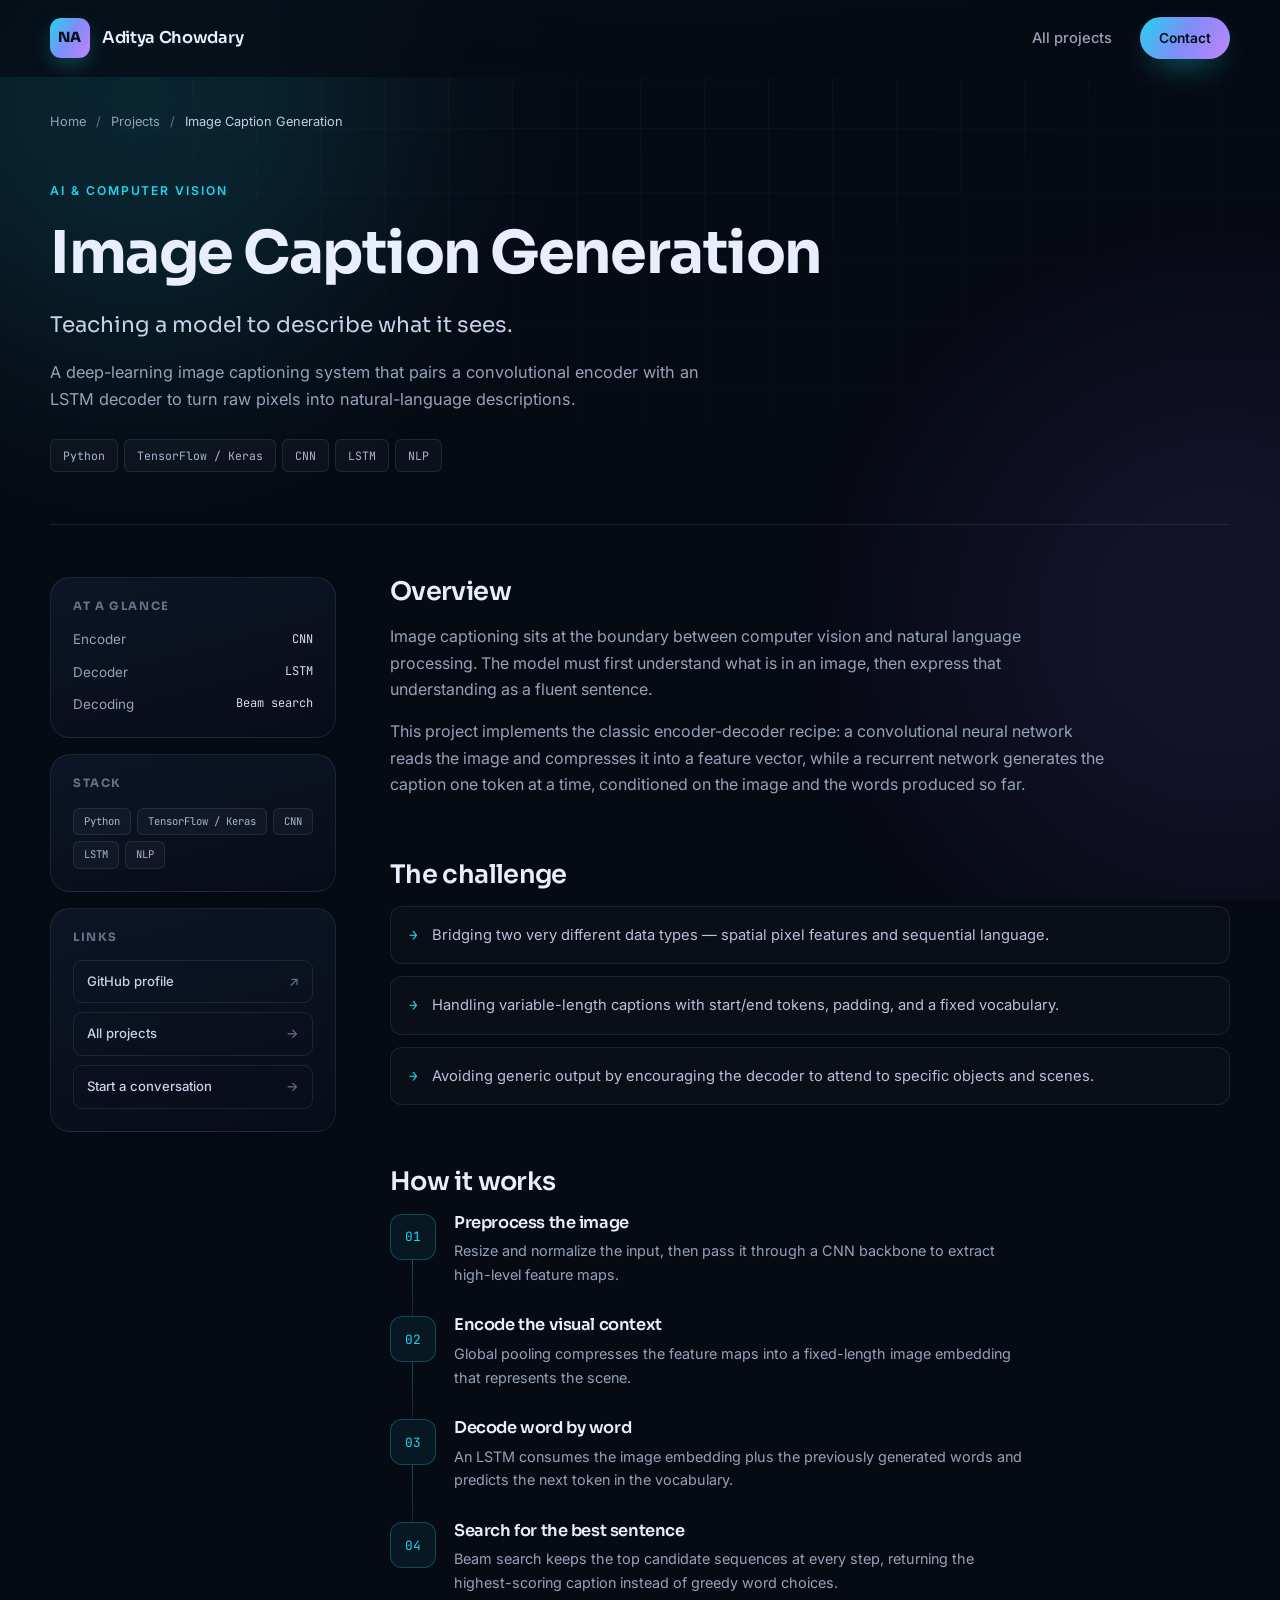
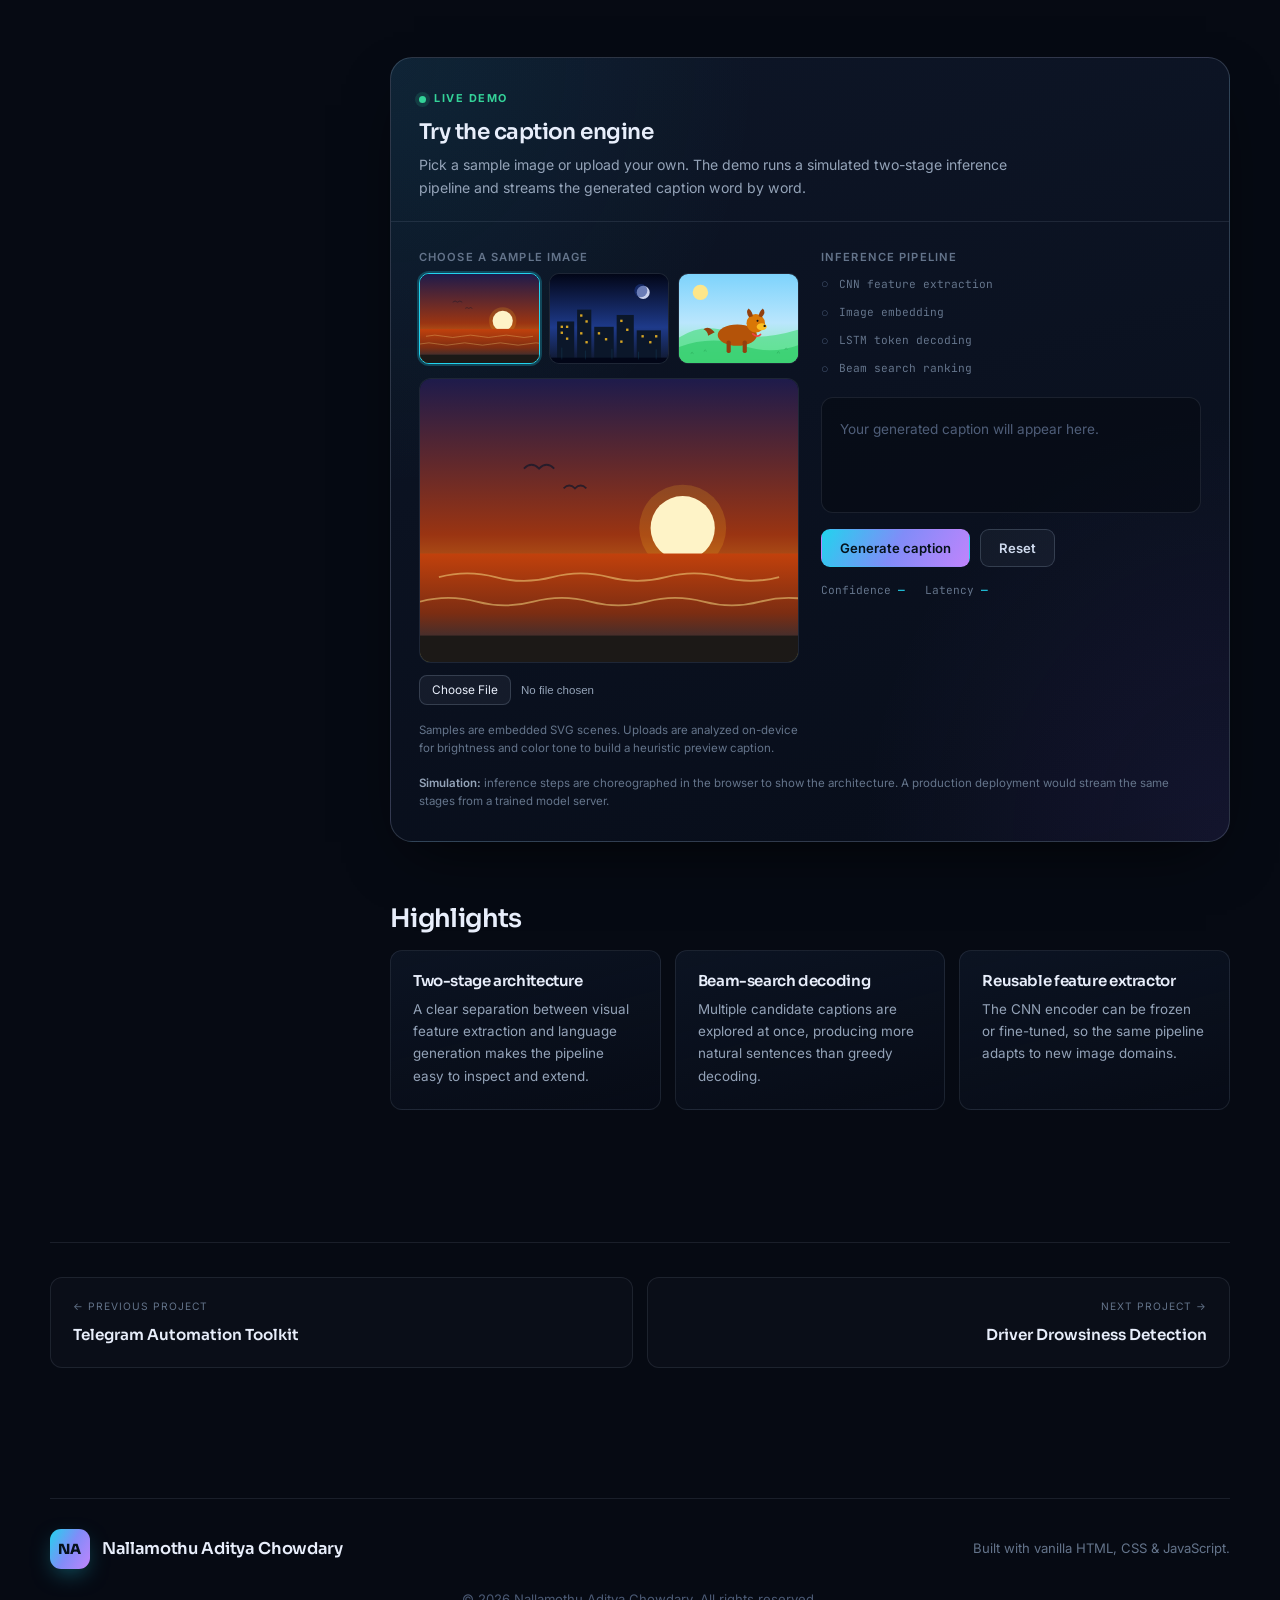
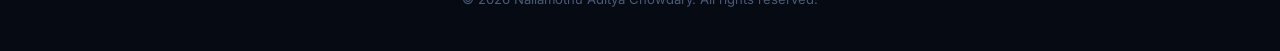
==== project.html @ f59f5c8d "Build portfolio with interactive project case studies" ====
<!DOCTYPE html>
<html lang="en">
<head>
  <meta charset="UTF-8" />
  <meta name="viewport" content="width=device-width, initial-scale=1.0" />
  <meta name="theme-color" content="#060a13" />
  <meta name="description" content="Project case study — how it works, the architecture, and an interactive in-browser demo." />
  <title>Project — Nallamothu Aditya Chowdary</title>
  <link rel="icon" type="image/svg+xml" href="favicon.svg" />
  <link rel="preconnect" href="https://fonts.googleapis.com" />
  <link rel="preconnect" href="https://fonts.gstatic.com" crossorigin />
  <link href="https://fonts.googleapis.com/css2?family=Inter:wght@400;500;600&family=Sora:wght@400;500;600;700;800&family=JetBrains+Mono:wght@400;500&display=swap" rel="stylesheet" />
  <link rel="stylesheet" href="styles.css" />
  <link rel="stylesheet" href="project.css" />
</head>
<body class="detail-page">
  <a class="skip-link" href="#project-root">Skip to content</a>

  <div class="site-bg" aria-hidden="true">
    <div class="orb orb--1"></div>
    <div class="orb orb--2"></div>
    <div class="grid-overlay"></div>
  </div>

  <header class="nav-wrap">
    <nav class="nav container" aria-label="Primary">
      <a href="index.html" class="brand" aria-label="Back to portfolio">
        <span class="brand-mark">NA</span>
        <span class="brand-text">Aditya Chowdary</span>
      </a>
      <div class="detail-nav-actions">
        <a href="index.html#projects" class="nav-link">All projects</a>
        <a href="index.html#contact" class="btn btn--small">Contact</a>
      </div>
    </nav>
  </header>

  <main id="project-root" class="detail container">
    <nav class="breadcrumb" aria-label="Breadcrumb">
      <a href="index.html">Home</a>
      <span>/</span>
      <a href="index.html#projects">Projects</a>
      <span>/</span>
      <span id="crumb" aria-current="page">Project</span>
    </nav>

    <section class="detail-hero" id="detail-hero"></section>

    <div class="detail-layout">
      <aside class="detail-aside" id="detail-aside" aria-label="Project facts"></aside>
      <div class="detail-content" id="detail-content"></div>
    </div>

    <nav class="project-pager" id="project-pager" aria-label="Project navigation"></nav>
  </main>

  <footer class="footer container">
    <div class="footer-inner">
      <a href="index.html" class="brand"><span class="brand-mark">NA</span><span class="brand-text">Nallamothu Aditya Chowdary</span></a>
      <p>Built with vanilla HTML, CSS &amp; JavaScript.</p>
      <p class="copyright">© <span id="year">2026</span> Nallamothu Aditya Chowdary. All rights reserved.</p>
    </div>
  </footer>

  <script src="data.js"></script>
  <script src="project.js"></script>
</body>
</html>
---- styles.css ----
:root {
  --bg: #060a13;
  --bg-soft: #0b1222;
  --card: #0e1728;
  --card-hover: #121d33;
  --line: rgba(148, 163, 184, 0.14);
  --line-strong: rgba(148, 163, 184, 0.26);
  --text: #e8eefb;
  --muted: #94a3b8;
  --muted-2: #64748b;
  --cyan: #22d3ee;
  --violet: #8b5cf6;
  --pink: #f472b6;
  --green: #34d399;
  --gradient: linear-gradient(120deg, #22d3ee 0%, #818cf8 50%, #c084fc 100%);
  --radius: 20px;
  --radius-sm: 12px;
  --font-display: "Sora", system-ui, sans-serif;
  --font-body: "Inter", system-ui, sans-serif;
  --font-mono: "JetBrains Mono", ui-monospace, monospace;
  --shadow: 0 24px 60px -24px rgba(0, 0, 0, 0.8);
  --max: 1180px;
}

*,
*::before,
*::after { box-sizing: border-box; }

html { scroll-behavior: smooth; }

@media (prefers-reduced-motion: reduce) {
  html { scroll-behavior: auto; }
  *, *::before, *::after {
    animation-duration: 0.001ms !important;
    animation-iteration-count: 1 !important;
    transition-duration: 0.001ms !important;
  }
}

body {
  margin: 0;
  font-family: var(--font-body);
  background: var(--bg);
  color: var(--text);
  line-height: 1.65;
  -webkit-font-smoothing: antialiased;
  overflow-x: hidden;
}

h1, h2, h3, h4 {
  font-family: var(--font-display);
  line-height: 1.12;
  letter-spacing: -0.025em;
  margin: 0;
}

p { margin: 0; }

a { color: inherit; text-decoration: none; }

ul { margin: 0; padding: 0; list-style: none; }

img, svg { display: block; max-width: 100%; }

::selection { background: rgba(34, 211, 238, 0.28); color: #fff; }

:focus-visible {
  outline: 2px solid var(--cyan);
  outline-offset: 3px;
  border-radius: 6px;
}

.skip-link {
  position: absolute;
  top: -60px;
  left: 16px;
  z-index: 200;
  background: var(--cyan);
  color: #04121a;
  font-weight: 600;
  padding: 10px 18px;
  border-radius: 0 0 10px 10px;
  transition: top 0.2s ease;
}
.skip-link:focus { top: 0; }

.container {
  width: min(100% - 48px, var(--max));
  margin-inline: auto;
}

.site-bg {
  position: fixed;
  inset: 0;
  z-index: -1;
  overflow: hidden;
  background:
    radial-gradient(ellipse 80% 50% at 50% -20%, rgba(59, 130, 246, 0.16), transparent 60%),
    var(--bg);
}

.orb {
  position: absolute;
  border-radius: 50%;
  filter: blur(110px);
  opacity: 0.5;
}
.orb--1 {
  width: 520px; height: 520px;
  top: -160px; left: -120px;
  background: rgba(34, 211, 238, 0.28);
}
.orb--2 {
  width: 560px; height: 560px;
  top: 38%; right: -220px;
  background: rgba(139, 92, 246, 0.22);
}

.grid-overlay {
  position: absolute;
  inset: 0;
  background-image:
    linear-gradient(rgba(148, 163, 184, 0.045) 1px, transparent 1px),
    linear-gradient(90deg, rgba(148, 163, 184, 0.045) 1px, transparent 1px);
  background-size: 64px 64px;
  mask-image: radial-gradient(ellipse 90% 70% at 50% 0%, #000 20%, transparent 80%);
  -webkit-mask-image: radial-gradient(ellipse 90% 70% at 50% 0%, #000 20%, transparent 80%);
}

/* Navigation */
.nav-wrap {
  position: sticky;
  top: 0;
  z-index: 100;
  backdrop-filter: blur(14px);
  -webkit-backdrop-filter: blur(14px);
  background: rgba(6, 10, 19, 0.72);
  border-bottom: 1px solid transparent;
  transition: border-color 0.3s ease, background 0.3s ease;
}
.nav-wrap.is-scrolled {
  border-bottom-color: var(--line);
  background: rgba(6, 10, 19, 0.9);
}

.nav {
  display: flex;
  align-items: center;
  justify-content: space-between;
  gap: 24px;
  height: 76px;
}

.brand {
  display: inline-flex;
  align-items: center;
  gap: 12px;
  font-family: var(--font-display);
  font-weight: 600;
  letter-spacing: -0.02em;
}
.brand-mark {
  display: grid;
  place-items: center;
  width: 40px;
  height: 40px;
  border-radius: 11px;
  background: var(--gradient);
  color: #06121c;
  font-weight: 800;
  font-size: 14px;
  letter-spacing: 0.02em;
  box-shadow: 0 8px 24px -8px rgba(34, 211, 238, 0.6);
}
.brand-text { font-size: 1.02rem; }

.nav-links {
  display: flex;
  align-items: center;
  gap: 4px;
}

.nav-link {
  display: inline-block;
  padding: 9px 14px;
  font-size: 0.92rem;
  font-weight: 500;
  color: var(--muted);
  border-radius: 9px;
  transition: color 0.2s ease, background 0.2s ease;
}
.nav-link:hover { color: var(--text); background: rgba(148, 163, 184, 0.08); }
.nav-link.is-active { color: var(--text); }
.nav-link.is-active::after {
  content: "";
  display: block;
  width: 18px;
  height: 2px;
  margin: 5px auto -4px;
  border-radius: 2px;
  background: var(--gradient);
}

.nav-toggle {
  display: none;
  flex-direction: column;
  justify-content: center;
  gap: 5px;
  width: 44px;
  height: 44px;
  padding: 0 11px;
  background: transparent;
  border: 1px solid var(--line);
  border-radius: 11px;
  cursor: pointer;
}
.nav-toggle span {
  height: 2px;
  width: 100%;
  background: var(--text);
  border-radius: 2px;
  transition: transform 0.3s ease, opacity 0.3s ease;
}
.nav-toggle[aria-expanded="true"] span:nth-child(1) { transform: translateY(7px) rotate(45deg); }
.nav-toggle[aria-expanded="true"] span:nth-child(2) { opacity: 0; }
.nav-toggle[aria-expanded="true"] span:nth-child(3) { transform: translateY(-7px) rotate(-45deg); }

/* Buttons */
.btn {
  display: inline-flex;
  align-items: center;
  justify-content: center;
  gap: 8px;
  padding: 13px 26px;
  border: 1px solid transparent;
  border-radius: 999px;
  background: var(--gradient);
  color: #05121b;
  font-family: var(--font-body);
  font-size: 0.94rem;
  font-weight: 600;
  cursor: pointer;
  transition: transform 0.2s ease, box-shadow 0.3s ease, filter 0.2s ease;
  box-shadow: 0 12px 34px -12px rgba(34, 211, 238, 0.65);
}
.btn:hover {
  transform: translateY(-2px);
  filter: brightness(1.07);
  box-shadow: 0 18px 42px -14px rgba(129, 140, 248, 0.7);
}
.btn:active { transform: translateY(0); }

.btn--ghost {
  background: rgba(148, 163, 184, 0.07);
  border-color: var(--line-strong);
  color: var(--text);
  box-shadow: none;
}
.btn--ghost:hover {
  background: rgba(148, 163, 184, 0.13);
  box-shadow: none;
}
.btn--small { padding: 9px 18px; font-size: 0.86rem; }
.btn--full { width: 100%; }

/* Hero */
.hero {
  display: grid;
  grid-template-columns: 1.08fr 0.92fr;
  align-items: center;
  gap: 56px;
  padding: 88px 0 100px;
  min-height: calc(100vh - 76px);
}

.eyebrow {
  display: inline-flex;
  align-items: center;
  gap: 9px;
  margin-bottom: 20px;
  font-size: 0.76rem;
  font-weight: 600;
  letter-spacing: 0.16em;
  text-transform: uppercase;
  color: var(--cyan);
}
.pulse-dot {
  width: 7px;
  height: 7px;
  border-radius: 50%;
  background: var(--green);
  box-shadow: 0 0 0 0 rgba(52, 211, 153, 0.6);
  animation: pulse 2.2s infinite;
}
@keyframes pulse {
  0% { box-shadow: 0 0 0 0 rgba(52, 211, 153, 0.55); }
  70% { box-shadow: 0 0 0 9px rgba(52, 211, 153, 0); }
  100% { box-shadow: 0 0 0 0 rgba(52, 211, 153, 0); }
}

.hero h1 {
  font-size: clamp(2.4rem, 4.6vw, 4.05rem);
  font-weight: 700;
  max-width: 16ch;
}

.grad-text {
  background: var(--gradient);
  -webkit-background-clip: text;
  background-clip: text;
  color: transparent;
}

.hero-sub {
  margin-top: 24px;
  max-width: 52ch;
  color: var(--muted);
  font-size: 1.06rem;
}

.hero-actions {
  display: flex;
  flex-wrap: wrap;
  gap: 14px;
  margin-top: 34px;
}

.hero-stats {
  display: flex;
  gap: 42px;
  margin: 48px 0 0;
  padding-top: 28px;
  border-top: 1px solid var(--line);
}
.hero-stats div { display: flex; flex-direction: column; gap: 2px; }
.hero-stats dt {
  font-family: var(--font-display);
  font-size: 1.75rem;
  font-weight: 700;
  letter-spacing: -0.03em;
}
.hero-stats dd {
  margin: 0;
  font-size: 0.8rem;
  color: var(--muted);
  letter-spacing: 0.02em;
}

/* Hero terminal */
.hero-visual {
  position: relative;
  display: flex;
  justify-content: center;
}

.terminal {
  position: relative;
  width: 100%;
  max-width: 430px;
  border: 1px solid var(--line-strong);
  border-radius: var(--radius);
  background: linear-gradient(160deg, rgba(18, 29, 51, 0.95), rgba(9, 15, 28, 0.98));
  box-shadow: var(--shadow), 0 0 80px -30px rgba(34, 211, 238, 0.35);
  overflow: hidden;
  transform: rotate(-1.2deg);
  transition: transform 0.4s ease;
}
.hero-visual:hover .terminal { transform: rotate(0deg) translateY(-4px); }

.terminal-bar {
  display: flex;
  align-items: center;
  gap: 7px;
  padding: 14px 18px;
  border-bottom: 1px solid var(--line);
  background: rgba(148, 163, 184, 0.04);
}
.dot { width: 11px; height: 11px; border-radius: 50%; }
.dot--red { background: #f87171; }
.dot--yellow { background: #fbbf24; }
.dot--green { background: #34d399; }
.terminal-title {
  margin-left: auto;
  font-family: var(--font-mono);
  font-size: 0.72rem;
  color: var(--muted-2);
}

.terminal-body {
  margin: 0;
  padding: 26px 22px 30px;
  font-family: var(--font-mono);
  font-size: 0.82rem;
  line-height: 1.9;
  color: #c7d2ea;
  overflow-x: auto;
}
.t-comment { color: #5b6b8c; }
.t-prompt { color: var(--cyan); }
.t-ok { color: var(--green); }
.t-dim { color: #5b6b8c; }
.t-accent { color: #c084fc; font-weight: 500; }
.cursor {
  display: inline-block;
  margin-left: 2px;
  color: var(--cyan);
  animation: blink 1.1s step-end infinite;
}
@keyframes blink { 50% { opacity: 0; } }

.float-chip {
  position: absolute;
  padding: 8px 15px;
  border: 1px solid var(--line-strong);
  border-radius: 999px;
  background: rgba(14, 23, 40, 0.9);
  backdrop-filter: blur(8px);
  font-family: var(--font-mono);
  font-size: 0.72rem;
  color: var(--muted);
  box-shadow: 0 12px 30px -12px rgba(0, 0, 0, 0.8);
  animation: float 6s ease-in-out infinite;
}
.chip--1 { top: -18px; right: -6px; color: var(--cyan); }
.chip--2 { bottom: 54px; left: -34px; color: #a5b4fc; animation-delay: -2s; }
.chip--3 { bottom: -18px; right: 40px; color: #f0abfc; animation-delay: -4s; }
@keyframes float {
  0%, 100% { transform: translateY(0); }
  50% { transform: translateY(-10px); }
}

/* Marquee */
.marquee {
  overflow: hidden;
  border-block: 1px solid var(--line);
  background: rgba(148, 163, 184, 0.025);
  padding: 18px 0;
  mask-image: linear-gradient(90deg, transparent, #000 12%, #000 88%, transparent);
  -webkit-mask-image: linear-gradient(90deg, transparent, #000 12%, #000 88%, transparent);
}
.marquee-track {
  display: flex;
  gap: 56px;
  width: max-content;
  animation: scroll 34s linear infinite;
}
.marquee-track span {
  font-family: var(--font-display);
  font-size: 0.92rem;
  font-weight: 500;
  color: var(--muted-2);
  white-space: nowrap;
}
.marquee-track span::before {
  content: "◆";
  margin-right: 56px;
  font-size: 0.55rem;
  color: rgba(34, 211, 238, 0.5);
  vertical-align: middle;
}
@keyframes scroll {
  from { transform: translateX(0); }
  to { transform: translateX(-50%); }
}

/* Sections */
.section { padding: 110px 0 0; }
.section-head { max-width: 720px; margin-bottom: 46px; }
.section-head h2 {
  font-size: clamp(1.85rem, 3.4vw, 2.75rem);
  font-weight: 700;
}
.section-sub { margin-top: 16px; color: var(--muted); }

/* About */
.about-grid {
  display: grid;
  grid-template-columns: 1.05fr 0.95fr;
  gap: 56px;
  align-items: start;
}
.about-text p { color: var(--muted); margin-bottom: 18px; }
.about-list { margin-top: 30px; display: grid; gap: 14px; }
.about-list li {
  display: flex;
  align-items: center;
  gap: 16px;
  padding: 14px 18px;
  border: 1px solid var(--line);
  border-radius: var(--radius-sm);
  background: rgba(148, 163, 184, 0.03);
  font-size: 0.94rem;
  font-weight: 500;
}
.about-list span {
  font-family: var(--font-mono);
  font-size: 0.72rem;
  color: var(--cyan);
}

.about-cards { display: grid; gap: 16px; }
.info-card {
  padding: 26px 26px 24px;
  border: 1px solid var(--line);
  border-radius: var(--radius);
  background: linear-gradient(160deg, rgba(18, 29, 51, 0.6), rgba(11, 18, 34, 0.4));
  transition: border-color 0.3s ease, transform 0.3s ease, background 0.3s ease;
}
.info-card:hover {
  transform: translateY(-4px);
  border-color: var(--line-strong);
  background: linear-gradient(160deg, rgba(22, 35, 61, 0.8), rgba(11, 18, 34, 0.5));
}
.info-icon {
  display: grid;
  place-items: center;
  width: 42px;
  height: 42px;
  margin-bottom: 16px;
  border-radius: 11px;
  background: rgba(34, 211, 238, 0.1);
  border: 1px solid rgba(34, 211, 238, 0.2);
  color: var(--cyan);
  font-size: 1.1rem;
}
.info-card h3 { font-size: 1.05rem; margin-bottom: 8px; }
.info-card p { color: var(--muted); font-size: 0.9rem; }

/* Filters */
.filters {
  display: flex;
  flex-wrap: wrap;
  gap: 9px;
  margin-bottom: 34px;
}
.filter {
  padding: 9px 18px;
  border: 1px solid var(--line);
  border-radius: 999px;
  background: transparent;
  color: var(--muted);
  font-family: var(--font-body);
  font-size: 0.86rem;
  font-weight: 500;
  cursor: pointer;
  transition: all 0.22s ease;
}
.filter:hover { color: var(--text); border-color: var(--line-strong); }
.filter.is-active {
  color: #06121c;
  background: var(--gradient);
  border-color: transparent;
  font-weight: 600;
  box-shadow: 0 8px 26px -10px rgba(34, 211, 238, 0.6);
}

/* Projects */
.projects-grid {
  display: grid;
  grid-template-columns: repeat(3, 1fr);
  gap: 22px;
}

.project-card {
  display: flex;
  flex-direction: column;
  border: 1px solid var(--line);
  border-radius: var(--radius);
  background: linear-gradient(170deg, rgba(16, 26, 45, 0.85), rgba(9, 15, 28, 0.9));
  overflow: hidden;
  transition: transform 0.3s ease, border-color 0.3s ease, box-shadow 0.3s ease;
}
.project-card:hover {
  transform: translateY(-6px);
  border-color: var(--line-strong);
  box-shadow: 0 30px 60px -30px rgba(0, 0, 0, 0.9);
}
.project-card.is-hidden { display: none; }

.cover {
  position: relative;
  display: grid;
  place-items: center;
  height: 158px;
  border-bottom: 1px solid var(--line);
  overflow: hidden;
}
.cover::before {
  content: "";
  position: absolute;
  inset: 0;
  background-image:
    radial-gradient(circle at 20% 20%, rgba(255, 255, 255, 0.14), transparent 45%),
    linear-gradient(135deg, transparent 40%, rgba(255, 255, 255, 0.05) 41%, rgba(255, 255, 255, 0.05) 42%, transparent 43%);
  background-size: auto, 16px 16px;
  opacity: 0.7;
}
.cover svg {
  position: relative;
  width: 62px;
  height: 62px;
  color: rgba(255, 255, 255, 0.92);
  filter: drop-shadow(0 8px 20px rgba(0, 0, 0, 0.35));
  transition: transform 0.35s ease;
}
.project-card:hover .cover svg { transform: scale(1.09) rotate(-2deg); }

.cover-tag {
  position: absolute;
  top: 14px;
  left: 14px;
  z-index: 1;
  padding: 5px 11px;
  border: 1px solid rgba(255, 255, 255, 0.2);
  border-radius: 999px;
  background: rgba(4, 10, 20, 0.32);
  backdrop-filter: blur(6px);
  font-size: 0.66rem;
  font-weight: 600;
  letter-spacing: 0.08em;
  text-transform: uppercase;
  color: rgba(255, 255, 255, 0.9);
}

.cover--caption { background: linear-gradient(135deg, #0e7490, #4338ca 60%, #7c3aed); }
.cover--drowsy { background: linear-gradient(135deg, #065f46, #0e7490 55%, #1d4ed8); }
.cover--sales { background: linear-gradient(135deg, #9a3412, #b45309 45%, #a21caf); }
.cover--etl { background: linear-gradient(135deg, #1e3a8a, #0f766e 60%, #115e59); }
.cover--heart { background: linear-gradient(135deg, #9f1239, #be123c 45%, #c2410c); }
.cover--jobs { background: linear-gradient(135deg, #3730a3, #6d28d9 55%, #0369a1); }
.cover--lead { background: linear-gradient(135deg, #0f766e, #0284c7 55%, #4f46e5); }
.cover--api { background: linear-gradient(135deg, #334155, #0f766e 60%, #0e7490); }
.cover--telegram { background: linear-gradient(135deg, #075985, #0284c7 55%, #0891b2); }

.project-body {
  display: flex;
  flex-direction: column;
  flex: 1;
  padding: 22px 22px 24px;
}

.project-meta {
  display: flex;
  align-items: center;
  gap: 10px;
  margin-bottom: 12px;
}
.badge {
  padding: 3px 9px;
  border-radius: 6px;
  background: rgba(34, 211, 238, 0.12);
  border: 1px solid rgba(34, 211, 238, 0.25);
  color: var(--cyan);
  font-size: 0.62rem;
  font-weight: 700;
  letter-spacing: 0.1em;
  text-transform: uppercase;
}
.project-type {
  font-size: 0.72rem;
  font-weight: 500;
  letter-spacing: 0.04em;
  color: var(--muted-2);
}

.project-body h3 {
  font-size: 1.16rem;
  font-weight: 600;
  margin-bottom: 10px;
}

.project-title-link {
  transition: color 0.2s ease;
}
.project-title-link:hover { color: var(--cyan); }
a.cover { color: inherit; }

.project-body p {
  color: var(--muted);
  font-size: 0.885rem;
  line-height: 1.65;
}

.tags {
  display: flex;
  flex-wrap: wrap;
  gap: 6px;
  margin-top: 18px;
}
.tags li {
  padding: 4px 10px;
  border: 1px solid var(--line);
  border-radius: 6px;
  background: rgba(148, 163, 184, 0.05);
  font-family: var(--font-mono);
  font-size: 0.66rem;
  color: #a8b6cf;
}

.project-links { margin-top: auto; padding-top: 20px; }
.link-ghost {
  display: inline-flex;
  align-items: center;
  gap: 7px;
  font-size: 0.83rem;
  font-weight: 600;
  color: var(--cyan);
  transition: gap 0.2s ease, color 0.2s ease;
}
.link-ghost span { transition: transform 0.2s ease; }
.link-ghost:hover { color: #67e8f9; }
.link-ghost:hover span { transform: translateX(4px); }

/* Skills */
.skills-grid {
  display: grid;
  grid-template-columns: repeat(2, 1fr);
  gap: 18px;
}
.skill-card {
  padding: 28px;
  border: 1px solid var(--line);
  border-radius: var(--radius);
  background: linear-gradient(165deg, rgba(16, 26, 45, 0.7), rgba(9, 15, 28, 0.5));
  transition: border-color 0.3s ease, transform 0.3s ease;
}
.skill-card:hover {
  border-color: var(--line-strong);
  transform: translateY(-3px);
}
.skill-card h3 {
  display: flex;
  align-items: center;
  gap: 12px;
  margin-bottom: 18px;
  font-size: 1rem;
  font-weight: 600;
}
.skill-card h3 span {
  font-family: var(--font-mono);
  font-size: 0.72rem;
  color: var(--cyan);
}
.chips { display: flex; flex-wrap: wrap; gap: 8px; }
.chips li {
  padding: 7px 14px;
  border: 1px solid var(--line);
  border-radius: 8px;
  background: rgba(148, 163, 184, 0.045);
  font-size: 0.82rem;
  color: #b6c3da;
  transition: border-color 0.2s ease, color 0.2s ease;
}
.chips li:hover { border-color: rgba(34, 211, 238, 0.4); color: #e0f2fe; }

/* Contact */
.contact-card {
  display: grid;
  grid-template-columns: 1fr 1fr;
  gap: 48px;
  padding: 52px;
  border: 1px solid var(--line-strong);
  border-radius: 28px;
  background:
    radial-gradient(ellipse 70% 120% at 0% 0%, rgba(34, 211, 238, 0.1), transparent 55%),
    radial-gradient(ellipse 70% 120% at 100% 100%, rgba(139, 92, 246, 0.12), transparent 55%),
    linear-gradient(160deg, rgba(16, 26, 45, 0.85), rgba(8, 14, 26, 0.9));
  box-shadow: var(--shadow);
}
.contact-copy h2 { font-size: clamp(1.8rem, 3vw, 2.4rem); margin-bottom: 16px; }
.contact-copy > p:not(.eyebrow) { color: var(--muted); max-width: 40ch; }
.contact-links { display: grid; gap: 12px; margin-top: 30px; }
.contact-links a {
  display: inline-flex;
  align-items: center;
  gap: 12px;
  font-size: 0.9rem;
  color: #b6c3da;
  transition: color 0.2s ease;
  width: fit-content;
}
.contact-links a:hover { color: var(--cyan); }
.contact-links span {
  display: grid;
  place-items: center;
  width: 32px;
  height: 32px;
  border-radius: 8px;
  border: 1px solid var(--line);
  background: rgba(148, 163, 184, 0.05);
  font-size: 0.8rem;
  color: var(--muted);
  flex-shrink: 0;
}

.contact-form { display: grid; gap: 16px; align-content: center; }
.field { display: grid; gap: 7px; }
.field label {
  font-size: 0.78rem;
  font-weight: 600;
  letter-spacing: 0.04em;
  color: var(--muted);
}
.field input,
.field textarea {
  width: 100%;
  padding: 13px 16px;
  border: 1px solid var(--line);
  border-radius: 11px;
  background: rgba(6, 10, 19, 0.6);
  color: var(--text);
  font-family: var(--font-body);
  font-size: 0.9rem;
  resize: vertical;
  transition: border-color 0.2s ease, box-shadow 0.2s ease;
}
.field input::placeholder,
.field textarea::placeholder { color: #52617d; }
.field input:focus,
.field textarea:focus {
  outline: none;
  border-color: rgba(34, 211, 238, 0.55);
  box-shadow: 0 0 0 3px rgba(34, 211, 238, 0.12);
}
.form-note {
  min-height: 20px;
  font-size: 0.8rem;
  color: var(--green);
}

/* Footer */
.footer { padding: 70px 0 40px; }
.footer-inner {
  display: flex;
  flex-wrap: wrap;
  align-items: center;
  justify-content: space-between;
  gap: 20px;
  padding-top: 30px;
  border-top: 1px solid var(--line);
}
.footer-inner p { font-size: 0.82rem; color: var(--muted-2); }
.copyright { order: 3; width: 100%; text-align: center; color: #4b5a75 !important; }

/* Reveal animation */
.reveal {
  opacity: 0;
  transform: translateY(22px);
  transition: opacity 0.7s ease, transform 0.7s cubic-bezier(0.22, 1, 0.36, 1);
}
.reveal.is-visible {
  opacity: 1;
  transform: translateY(0);
}

/* Responsive */
@media (max-width: 1024px) {
  .hero { grid-template-columns: 1fr; gap: 60px; padding-top: 64px; min-height: auto; }
  .hero-visual { justify-content: flex-start; }
  .terminal { transform: none; }
  .projects-grid { grid-template-columns: repeat(2, 1fr); }
  .about-grid { grid-template-columns: 1fr; gap: 34px; }
  .contact-card { padding: 40px; gap: 36px; }
}

@media (max-width: 820px) {
  .nav-toggle { display: flex; }
  .nav-links {
    position: absolute;
    top: 76px;
    left: 0;
    right: 0;
    flex-direction: column;
    align-items: stretch;
    gap: 4px;
    padding: 16px 24px 24px;
    background: rgba(6, 10, 19, 0.98);
    border-bottom: 1px solid var(--line);
    backdrop-filter: blur(16px);
    transform: translateY(-12px);
    opacity: 0;
    visibility: hidden;
    transition: transform 0.28s ease, opacity 0.28s ease, visibility 0.28s;
  }
  .nav-links.is-open {
    transform: translateY(0);
    opacity: 1;
    visibility: visible;
  }
  .nav-link { padding: 12px 14px; }
  .nav-link.is-active::after { display: none; }
  .nav-links .btn { margin-top: 8px; }
  .section { padding-top: 84px; }
}

@media (max-width: 700px) {
  .projects-grid { grid-template-columns: 1fr; }
  .skills-grid { grid-template-columns: 1fr; }
  .contact-card { grid-template-columns: 1fr; padding: 30px 24px; border-radius: 22px; }
  .hero-stats { gap: 28px; flex-wrap: wrap; }
  .float-chip { display: none; }
  .footer-inner { flex-direction: column; text-align: center; }
}

@media (max-width: 480px) {
  .container { width: calc(100% - 32px); }
  .hero { padding-bottom: 70px; }
  .hero-actions .btn { flex: 1; }
  .terminal-body { font-size: 0.74rem; padding: 20px 16px; }
  .section-head { margin-bottom: 34px; }
  .filter { padding: 8px 14px; font-size: 0.8rem; }
}
---- project.css ----
.detail-page .footer { padding-top: 40px; }

.detail-nav-actions {
  display: flex;
  align-items: center;
  gap: 14px;
}

.detail {
  padding-top: 34px;
  padding-bottom: 90px;
}

.breadcrumb {
  display: flex;
  flex-wrap: wrap;
  align-items: center;
  gap: 10px;
  font-size: 0.8rem;
  color: var(--muted-2);
}
.breadcrumb a { color: var(--muted); transition: color 0.2s ease; }
.breadcrumb a:hover { color: var(--cyan); }
.breadcrumb span:last-child { color: #c3cfe4; }

.detail-hero {
  padding: 44px 0 52px;
  border-bottom: 1px solid var(--line);
  margin-bottom: 52px;
}
.detail-hero h1 {
  font-size: clamp(2.1rem, 4.6vw, 3.7rem);
  font-weight: 700;
  max-width: 22ch;
  margin-bottom: 20px;
}
.detail-tagline {
  font-family: var(--font-display);
  font-size: clamp(1.08rem, 2vw, 1.35rem);
  color: #c7d2ea;
  font-weight: 400;
  margin-bottom: 16px;
}
.detail-summary {
  max-width: 68ch;
  color: var(--muted);
  font-size: 1.02rem;
}
.detail-hero .tags { margin-top: 26px; }
.detail-hero .tags li { font-size: 0.72rem; padding: 6px 12px; }

.detail-layout {
  display: grid;
  grid-template-columns: 286px 1fr;
  gap: 54px;
  align-items: start;
}

.detail-aside {
  position: sticky;
  top: 100px;
  display: grid;
  gap: 16px;
}

.aside-card {
  padding: 22px;
  border: 1px solid var(--line);
  border-radius: var(--radius);
  background: linear-gradient(165deg, rgba(16, 26, 45, 0.75), rgba(9, 15, 28, 0.55));
}
.aside-card h3 {
  margin-bottom: 16px;
  font-size: 0.72rem;
  font-weight: 700;
  letter-spacing: 0.14em;
  text-transform: uppercase;
  color: var(--muted-2);
}
.fact-list { display: grid; gap: 10px; }
.fact-list li {
  display: flex;
  align-items: center;
  justify-content: space-between;
  gap: 14px;
  font-size: 0.84rem;
}
.fact-list .fact-label { color: var(--muted); }
.fact-list .fact-value {
  font-family: var(--font-mono);
  font-size: 0.75rem;
  color: #d3def2;
  text-align: right;
}
.aside-links { display: grid; gap: 9px; }
.aside-links a {
  display: flex;
  align-items: center;
  justify-content: space-between;
  padding: 10px 13px;
  border: 1px solid var(--line);
  border-radius: 9px;
  font-size: 0.82rem;
  font-weight: 500;
  color: #c7d2ea;
  transition: border-color 0.2s ease, color 0.2s ease, background 0.2s ease;
}
.aside-links a:hover { border-color: rgba(34, 211, 238, 0.4); color: var(--cyan); background: rgba(34, 211, 238, 0.05); }
.aside-links a span { color: var(--muted-2); }

.detail-content { min-width: 0; }
.content-section { margin-bottom: 62px; }
.content-section h2 {
  font-size: 1.6rem;
  font-weight: 600;
  margin-bottom: 18px;
}
.content-section h2 .accent { color: var(--cyan); }
.content-section > p { color: var(--muted); margin-bottom: 16px; max-width: 72ch; }

.challenge-list { display: grid; gap: 12px; }
.challenge-list li {
  display: flex;
  gap: 14px;
  padding: 16px 18px;
  border: 1px solid var(--line);
  border-radius: var(--radius-sm);
  background: rgba(148, 163, 184, 0.028);
  color: #b6c3da;
  font-size: 0.92rem;
}
.challenge-list li::before {
  content: "→";
  color: var(--cyan);
  font-family: var(--font-mono);
  font-size: 0.9rem;
  line-height: 1.6;
}

.step-timeline { display: grid; gap: 0; position: relative; }
.step {
  position: relative;
  display: grid;
  grid-template-columns: 46px 1fr;
  gap: 18px;
  padding-bottom: 30px;
}
.step:last-child { padding-bottom: 0; }
.step::before {
  content: "";
  position: absolute;
  left: 22px;
  top: 46px;
  bottom: 0;
  width: 1px;
  background: linear-gradient(to bottom, rgba(34, 211, 238, 0.35), rgba(139, 92, 246, 0.2));
}
.step:last-child::before { display: none; }
.step-num {
  display: grid;
  place-items: center;
  width: 46px;
  height: 46px;
  border-radius: 12px;
  border: 1px solid rgba(34, 211, 238, 0.28);
  background: rgba(34, 211, 238, 0.07);
  font-family: var(--font-mono);
  font-size: 0.8rem;
  color: var(--cyan);
}
.step-body h3 { font-size: 1.02rem; font-weight: 600; margin-bottom: 7px; }
.step-body p { color: var(--muted); font-size: 0.9rem; max-width: 64ch; }

.highlight-grid {
  display: grid;
  grid-template-columns: repeat(3, 1fr);
  gap: 14px;
}
.highlight-card {
  padding: 22px;
  border: 1px solid var(--line);
  border-radius: var(--radius-sm);
  background: linear-gradient(165deg, rgba(16, 26, 45, 0.6), rgba(9, 15, 28, 0.4));
}
.highlight-card h3 { font-size: 0.94rem; font-weight: 600; margin-bottom: 8px; }
.highlight-card p { color: var(--muted); font-size: 0.84rem; }

/* Demo shell */
.demo-shell {
  border: 1px solid var(--line-strong);
  border-radius: 22px;
  overflow: hidden;
  background:
    radial-gradient(ellipse 80% 100% at 0% 0%, rgba(34, 211, 238, 0.08), transparent 55%),
    radial-gradient(ellipse 80% 100% at 100% 100%, rgba(139, 92, 246, 0.09), transparent 55%),
    linear-gradient(165deg, rgba(15, 24, 42, 0.9), rgba(8, 14, 26, 0.95));
  box-shadow: var(--shadow);
}
.demo-head {
  padding: 26px 28px 22px;
  border-bottom: 1px solid var(--line);
}
.demo-live {
  display: inline-flex;
  align-items: center;
  gap: 8px;
  margin-bottom: 12px;
  font-size: 0.68rem;
  font-weight: 700;
  letter-spacing: 0.14em;
  text-transform: uppercase;
  color: var(--green);
}
.demo-live::before {
  content: "";
  width: 7px;
  height: 7px;
  border-radius: 50%;
  background: var(--green);
  box-shadow: 0 0 0 4px rgba(52, 211, 153, 0.14);
  animation: pulse 2s infinite;
}
.demo-head h2 { font-size: 1.35rem; margin-bottom: 8px; }
.demo-head p { color: var(--muted); font-size: 0.88rem; max-width: 68ch; }
.demo-body { padding: 26px 28px 30px; }

.demo-split {
  display: grid;
  grid-template-columns: 1fr 1fr;
  gap: 22px;
}
.demo-panel { min-width: 0; }
.demo-note {
  margin-top: 16px;
  font-size: 0.72rem;
  color: var(--muted-2);
  line-height: 1.6;
}
.demo-note strong { color: var(--muted); font-weight: 600; }

.demo-label {
  display: block;
  margin-bottom: 7px;
  font-size: 0.7rem;
  font-weight: 600;
  letter-spacing: 0.1em;
  text-transform: uppercase;
  color: var(--muted-2);
}

.demo-field { display: grid; gap: 6px; margin-bottom: 13px; }
.demo-field label {
  font-size: 0.76rem;
  font-weight: 600;
  color: var(--muted);
}
.demo-field input[type="text"],
.demo-field input[type="number"],
.demo-field select,
.demo-field textarea {
  width: 100%;
  padding: 10px 12px;
  border: 1px solid var(--line);
  border-radius: 9px;
  background: rgba(6, 10, 19, 0.55);
  color: var(--text);
  font-family: var(--font-body);
  font-size: 0.85rem;
  resize: vertical;
}
.demo-field select { cursor: pointer; }
.demo-field input:focus,
.demo-field select:focus,
.demo-field textarea:focus {
  outline: none;
  border-color: rgba(34, 211, 238, 0.55);
  box-shadow: 0 0 0 3px rgba(34, 211, 238, 0.1);
}
.demo-row { display: flex; flex-wrap: wrap; gap: 10px; align-items: center; }
.demo-row--end { justify-content: flex-end; }
.demo-mt { margin-top: 16px; }

.demo-btn {
  display: inline-flex;
  align-items: center;
  justify-content: center;
  gap: 8px;
  padding: 10px 18px;
  border: 1px solid transparent;
  border-radius: 9px;
  background: var(--gradient);
  color: #05121b;
  font-family: var(--font-body);
  font-size: 0.82rem;
  font-weight: 600;
  cursor: pointer;
  transition: filter 0.2s ease, transform 0.2s ease;
}
.demo-btn:hover { filter: brightness(1.08); transform: translateY(-1px); }
.demo-btn:disabled { opacity: 0.45; cursor: not-allowed; transform: none; filter: none; }
.demo-btn--ghost {
  background: rgba(148, 163, 184, 0.07);
  border-color: var(--line-strong);
  color: #cfdaee;
}
.demo-btn--ghost:hover { background: rgba(148, 163, 184, 0.13); }

.seg {
  display: flex;
  flex-wrap: wrap;
  gap: 7px;
  margin-bottom: 16px;
}
.seg button {
  padding: 7px 14px;
  border: 1px solid var(--line);
  border-radius: 999px;
  background: transparent;
  color: var(--muted);
  font-family: var(--font-body);
  font-size: 0.74rem;
  font-weight: 500;
  cursor: pointer;
  transition: all 0.2s ease;
}
.seg button:hover { color: var(--text); border-color: var(--line-strong); }
.seg button.is-active {
  background: rgba(34, 211, 238, 0.12);
  border-color: rgba(34, 211, 238, 0.4);
  color: var(--cyan);
}

.demo-metrics {
  display: flex;
  flex-wrap: wrap;
  gap: 18px 26px;
  margin-top: 18px;
  padding-top: 16px;
  border-top: 1px solid var(--line);
}
.demo-metrics div { display: grid; gap: 2px; }
.demo-metrics span { font-size: 0.66rem; letter-spacing: 0.08em; text-transform: uppercase; color: var(--muted-2); }
.demo-metrics strong { font-family: var(--font-mono); font-size: 0.9rem; color: #d7e2f5; font-weight: 500; }

.demo-console {
  margin: 0;
  padding: 14px 16px;
  max-height: 190px;
  overflow: auto;
  border: 1px solid var(--line);
  border-radius: 10px;
  background: rgba(4, 8, 16, 0.75);
  font-family: var(--font-mono);
  font-size: 0.71rem;
  line-height: 1.75;
  color: #a9b8d1;
}
.demo-console .ok { color: var(--green); }
.demo-console .warn { color: #fbbf24; }
.demo-console .err { color: #f87171; }
.demo-console .info { color: var(--cyan); }
.demo-console .dim { color: #5b6b8c; }

/* Caption demo */
.sample-grid { display: flex; flex-wrap: wrap; gap: 9px; margin-bottom: 14px; }
.sample-thumb {
  width: calc(33.33% - 6px);
  aspect-ratio: 4 / 3;
  padding: 0;
  border: 1px solid var(--line);
  border-radius: 10px;
  overflow: hidden;
  background: #0a1220;
  cursor: pointer;
  position: relative;
  transition: border-color 0.2s ease, transform 0.2s ease;
}
.sample-thumb:hover { transform: translateY(-2px); }
.sample-thumb.is-active { border-color: var(--cyan); box-shadow: 0 0 0 2px rgba(34, 211, 238, 0.25); }
.sample-thumb img { width: 100%; height: 100%; object-fit: cover; }
.caption-preview {
  border: 1px solid var(--line);
  border-radius: 12px;
  overflow: hidden;
  aspect-ratio: 4 / 3;
  background: #0a1220;
}
.caption-preview img { width: 100%; height: 100%; object-fit: cover; }
.upload-row { margin-top: 12px; }
.upload-row input {
  width: 100%;
  font-size: 0.72rem;
  color: var(--muted);
}
.upload-row input::file-selector-button {
  margin-right: 10px;
  padding: 7px 12px;
  border: 1px solid var(--line-strong);
  border-radius: 8px;
  background: rgba(148, 163, 184, 0.08);
  color: var(--text);
  font-family: var(--font-body);
  font-size: 0.74rem;
  cursor: pointer;
}
.status-steps { display: grid; gap: 7px; margin-bottom: 18px; }
.status-step {
  display: flex;
  align-items: center;
  gap: 10px;
  font-family: var(--font-mono);
  font-size: 0.7rem;
  color: var(--muted-2);
  transition: color 0.2s ease;
}
.status-step::before {
  content: "○";
  font-size: 0.8rem;
  color: #43536f;
}
.status-step.is-active { color: var(--cyan); }
.status-step.is-active::before { content: "◉"; color: var(--cyan); }
.status-step.is-done { color: #9fb0ca; }
.status-step.is-done::before { content: "✓"; color: var(--green); }
.caption-output {
  min-height: 116px;
  padding: 18px;
  border: 1px solid var(--line);
  border-radius: 12px;
  background: rgba(4, 8, 16, 0.5);
  font-family: var(--font-display);
  font-size: 1.02rem;
  line-height: 1.6;
  color: #e2ebfa;
}
.caption-output .placeholder { color: #4f5e79; font-family: var(--font-body); font-size: 0.85rem; }
.token { animation: tokenIn 0.25s ease both; }
@keyframes tokenIn {
  from { opacity: 0; filter: blur(4px); transform: translateY(3px); }
  to { opacity: 1; filter: blur(0); transform: translateY(0); }
}
.caption-meta {
  display: flex;
  gap: 20px;
  margin-top: 14px;
  font-family: var(--font-mono);
  font-size: 0.7rem;
  color: var(--muted-2);
}
.caption-meta strong { color: var(--cyan); font-weight: 500; }

/* Drowsiness demo */
.dms-grid { display: grid; grid-template-columns: 1.15fr 0.85fr; gap: 18px; }
.dms-feed {
  position: relative;
  border: 1px solid var(--line-strong);
  border-radius: 14px;
  overflow: hidden;
  background: #04070d;
  min-height: 250px;
}
.dms-feed canvas { width: 100%; height: auto; display: block; }
.dms-livebadge {
  position: absolute;
  top: 12px;
  left: 12px;
  display: inline-flex;
  align-items: center;
  gap: 7px;
  padding: 5px 10px;
  border-radius: 999px;
  background: rgba(4, 8, 16, 0.65);
  border: 1px solid rgba(248, 113, 113, 0.35);
  font-family: var(--font-mono);
  font-size: 0.62rem;
  letter-spacing: 0.08em;
  color: #fca5a5;
}
.dms-livebadge::before {
  content: "";
  width: 6px;
  height: 6px;
  border-radius: 50%;
  background: #f87171;
  animation: blink 1.2s step-end infinite;
}
.dms-alert {
  position: absolute;
  inset: 0;
  display: flex;
  align-items: center;
  justify-content: center;
  flex-direction: column;
  gap: 4px;
  background: rgba(127, 29, 29, 0.38);
  border: 2px solid rgba(248, 113, 113, 0.7);
  border-radius: 14px;
  opacity: 0;
  visibility: hidden;
  transition: opacity 0.18s ease, visibility 0.18s;
  pointer-events: none;
}
.dms-alert.is-on { opacity: 1; visibility: visible; }
.dms-alert strong {
  font-family: var(--font-display);
  font-size: 1.05rem;
  letter-spacing: 0.12em;
  color: #fee2e2;
  text-shadow: 0 2px 20px rgba(248, 113, 113, 0.7);
}
.dms-alert span { font-family: var(--font-mono); font-size: 0.62rem; color: #fecaca; letter-spacing: 0.1em; }
.dms-side { display: grid; gap: 12px; align-content: start; }
.gauge { padding: 12px 14px; border: 1px solid var(--line); border-radius: 10px; background: rgba(6, 10, 19, 0.45); }
.gauge-head { display: flex; justify-content: space-between; align-items: baseline; margin-bottom: 8px; }
.gauge-head span { font-size: 0.66rem; font-weight: 600; letter-spacing: 0.1em; text-transform: uppercase; color: var(--muted-2); }
.gauge-head strong { font-family: var(--font-mono); font-size: 0.92rem; color: #dbe6f8; font-weight: 500; }
.gauge-track {
  position: relative;
  height: 7px;
  border-radius: 999px;
  background: rgba(148, 163, 184, 0.14);
  overflow: visible;
}
.gauge-fill {
  height: 100%;
  width: 30%;
  border-radius: 999px;
  background: linear-gradient(90deg, #22d3ee, #818cf8);
  transition: width 0.12s linear, background 0.2s ease;
}
.gauge-fill.is-danger { background: linear-gradient(90deg, #fbbf24, #f87171); }
.gauge-thresh {
  position: absolute;
  top: -3px;
  bottom: -3px;
  width: 2px;
  background: rgba(248, 113, 113, 0.8);
  border-radius: 2px;
}
.dms-counters { display: flex; gap: 8px; }
.dms-counter {
  flex: 1;
  padding: 10px;
  border: 1px solid var(--line);
  border-radius: 9px;
  background: rgba(6, 10, 19, 0.45);
  text-align: center;
}
.dms-counter span { display: block; font-size: 0.6rem; letter-spacing: 0.07em; text-transform: uppercase; color: var(--muted-2); }
.dms-counter strong { font-family: var(--font-mono); font-size: 1.05rem; color: #dbe6f8; font-weight: 500; }
.dms-counter.is-danger strong { color: #f87171; }
.dms-actions { display: flex; gap: 8px; }
.dms-actions .demo-btn { flex: 1; }
.dms-log {
  max-height: 92px;
  overflow: auto;
  padding: 10px 12px;
  border: 1px solid var(--line);
  border-radius: 9px;
  background: rgba(4, 8, 16, 0.6);
  font-family: var(--font-mono);
  font-size: 0.65rem;
  line-height: 1.7;
  color: var(--muted-2);
}
.dms-log .alert { color: #fca5a5; }
.dms-log .warn { color: #fcd34d; }
.dms-log .ok { color: var(--green); }

/* Sales demo */
.kpi-grid {
  display: grid;
  grid-template-columns: repeat(4, 1fr);
  gap: 10px;
  margin-bottom: 20px;
}
.kpi {
  padding: 14px 16px;
  border: 1px solid var(--line);
  border-radius: 11px;
  background: rgba(6, 10, 19, 0.4);
}
.kpi span { display: block; font-size: 0.63rem; letter-spacing: 0.08em; text-transform: uppercase; color: var(--muted-2); margin-bottom: 6px; }
.kpi strong { font-family: var(--font-display); font-size: 1.2rem; font-weight: 600; letter-spacing: -0.02em; }
.kpi small { display: block; margin-top: 3px; font-family: var(--font-mono); font-size: 0.64rem; color: var(--green); }
.kpi small.is-down { color: #f87171; }

.chart-wrap {
  padding: 16px 18px 12px;
  border: 1px solid var(--line);
  border-radius: 12px;
  background: rgba(6, 10, 19, 0.35);
  margin-bottom: 18px;
}
.chart-head { display: flex; justify-content: space-between; align-items: center; margin-bottom: 16px; }
.chart-head h3 { font-size: 0.85rem; font-weight: 600; }
.chart-head span { font-family: var(--font-mono); font-size: 0.65rem; color: var(--muted-2); }
.chart-bars {
  display: flex;
  align-items: flex-end;
  gap: 6px;
  height: 168px;
}
.chart-col {
  flex: 1;
  display: flex;
  flex-direction: column;
  align-items: center;
  gap: 8px;
  height: 100%;
}
.bar-track {
  width: 100%;
  flex: 1;
  display: flex;
  align-items: flex-end;
  border-radius: 5px;
  background: rgba(148, 163, 184, 0.06);
}
.bar {
  width: 100%;
  border-radius: 5px 5px 2px 2px;
  background: linear-gradient(180deg, #22d3ee, #6366f1);
  transition: height 0.55s cubic-bezier(0.22, 1, 0.36, 1);
  min-height: 3px;
}
.bar:hover { filter: brightness(1.2); }
.chart-col span {
  font-family: var(--font-mono);
  font-size: 0.6rem;
  color: var(--muted-2);
}
.cat-list { display: grid; gap: 10px; }
.cat-row { display: grid; grid-template-columns: 88px 1fr 54px; align-items: center; gap: 10px; }
.cat-row span { font-size: 0.74rem; color: var(--muted); }
.cat-track { height: 6px; border-radius: 999px; background: rgba(148, 163, 184, 0.12); overflow: hidden; }
.cat-fill {
  height: 100%;
  border-radius: 999px;
  background: linear-gradient(90deg, #8b5cf6, #22d3ee);
  width: 0;
  transition: width 0.55s cubic-bezier(0.22, 1, 0.36, 1);
}
.cat-row strong { font-family: var(--font-mono); font-size: 0.68rem; font-weight: 500; color: #c7d2ea; text-align: right; }
.insight-box {
  margin-top: 16px;
  padding: 13px 15px;
  border: 1px solid rgba(34, 211, 238, 0.2);
  border-radius: 10px;
  background: rgba(34, 211, 238, 0.05);
  font-size: 0.8rem;
  color: #b9c8df;
}
.insight-box strong { color: var(--cyan); font-weight: 600; }

/* ETL demo */
.pipeline {
  display: grid;
  grid-template-columns: repeat(4, 1fr);
  gap: 10px;
  margin-bottom: 18px;
}
.pipe-stage {
  padding: 14px;
  border: 1px solid var(--line);
  border-radius: 11px;
  background: rgba(6, 10, 19, 0.4);
  transition: border-color 0.25s ease, background 0.25s ease;
}
.pipe-stage.is-running {
  border-color: rgba(34, 211, 238, 0.55);
  background: rgba(34, 211, 238, 0.06);
}
.pipe-stage.is-done {
  border-color: rgba(52, 211, 153, 0.45);
  background: rgba(52, 211, 153, 0.05);
}
.pipe-top { display: flex; justify-content: space-between; align-items: center; margin-bottom: 8px; }
.pipe-top span {
  display: grid;
  place-items: center;
  width: 26px;
  height: 26px;
  border-radius: 7px;
  border: 1px solid var(--line);
  font-family: var(--font-mono);
  font-size: 0.65rem;
  color: var(--muted-2);
}
.pipe-stage.is-running .pipe-top span { border-color: rgba(34, 211, 238, 0.4); color: var(--cyan); }
.pipe-stage.is-done .pipe-top span { border-color: rgba(52, 211, 153, 0.4); color: var(--green); }
.pipe-state { font-family: var(--font-mono); font-size: 0.58rem; text-transform: uppercase; letter-spacing: 0.07em; color: var(--muted-2); }
.pipe-stage strong { display: block; font-size: 0.82rem; font-weight: 600; margin-bottom: 3px; }
.pipe-stage small { font-size: 0.68rem; color: var(--muted-2); }
.etl-grid { display: grid; grid-template-columns: 1.25fr 0.75fr; gap: 14px; }
.etl-table { display: grid; gap: 1px; border: 1px solid var(--line); border-radius: 10px; overflow: hidden; }
.etl-row {
  display: flex;
  justify-content: space-between;
  padding: 9px 13px;
  background: rgba(6, 10, 19, 0.4);
  font-family: var(--font-mono);
  font-size: 0.68rem;
  color: var(--muted);
}
.etl-row:first-child {
  background: rgba(148, 163, 184, 0.07);
  font-family: var(--font-body);
  font-size: 0.62rem;
  letter-spacing: 0.08em;
  text-transform: uppercase;
  color: var(--muted-2);
}
.etl-row span:last-child { color: #cfdaee; }
.etl-side h4 { font-size: 0.62rem; letter-spacing: 0.1em; text-transform: uppercase; color: var(--muted-2); margin-bottom: 8px; }
.etl-summary { display: grid; gap: 7px; }
.etl-summary div {
  display: flex;
  justify-content: space-between;
  padding: 8px 12px;
  border: 1px solid var(--line);
  border-radius: 8px;
  font-size: 0.72rem;
  color: var(--muted);
}
.etl-summary strong { font-family: var(--font-mono); font-size: 0.7rem; font-weight: 500; color: #cfdaee; }

/* Heart demo */
.heart-grid { display: grid; grid-template-columns: 1.05fr 0.95fr; gap: 24px; }
.heart-form { display: grid; grid-template-columns: 1fr 1fr; gap: 10px 12px; }
.heart-form .span-2 { grid-column: span 2; }
.range-field { display: grid; gap: 5px; }
.range-field label {
  display: flex;
  justify-content: space-between;
  font-size: 0.72rem;
  color: var(--muted);
}
.range-field label output { font-family: var(--font-mono); color: var(--cyan); font-size: 0.7rem; }
.range-field input[type="range"] {
  width: 100%;
  accent-color: #22d3ee;
  height: 22px;
  cursor: pointer;
}
.toggle-field { display: flex; align-items: center; gap: 8px; font-size: 0.75rem; color: var(--muted); }
.toggle-field input { accent-color: #22d3ee; width: 15px; height: 15px; }
.risk-panel {
  padding: 20px;
  border: 1px solid var(--line);
  border-radius: 14px;
  background: rgba(6, 10, 19, 0.35);
  text-align: center;
  display: flex;
  flex-direction: column;
  align-items: center;
}
.risk-ring {
  --p: 20%;
  --risk-color: #34d399;
  position: relative;
  width: 176px;
  height: 176px;
  border-radius: 50%;
  background: conic-gradient(var(--risk-color) var(--p), rgba(148, 163, 184, 0.12) 0);
  display: grid;
  place-items: center;
  margin: 8px 0 16px;
  transition: background 0.4s ease;
}
.risk-ring::before {
  content: "";
  position: absolute;
  inset: 15px;
  border-radius: 50%;
  background: #0a1322;
  border: 1px solid var(--line);
}
.risk-value { position: relative; text-align: center; }
.risk-value strong { display: block; font-family: var(--font-display); font-size: 2.1rem; font-weight: 700; letter-spacing: -0.03em; }
.risk-value span { font-size: 0.62rem; letter-spacing: 0.1em; text-transform: uppercase; color: var(--muted-2); }
.risk-cat {
  padding: 5px 14px;
  border-radius: 999px;
  border: 1px solid var(--line-strong);
  font-size: 0.7rem;
  font-weight: 600;
  letter-spacing: 0.06em;
}
.factor-list { display: grid; gap: 7px; width: 100%; margin-top: 18px; }
.factor {
  display: flex;
  align-items: center;
  justify-content: space-between;
  gap: 10px;
  padding: 7px 10px;
  border-radius: 8px;
  background: rgba(148, 163, 184, 0.05);
  font-size: 0.7rem;
  color: var(--muted);
}
.factor b { font-weight: 600; }
.factor .up { color: #fca5a5; }
.factor .down { color: var(--green); }
.heart-disclaimer {
  margin-top: 14px;
  font-size: 0.66rem;
  color: #566682;
  line-height: 1.6;
}

/* Jobs demo */
.scan-stats { display: flex; flex-wrap: wrap; gap: 16px; margin-bottom: 14px; }
.scan-stats div {
  padding: 9px 14px;
  border: 1px solid var(--line);
  border-radius: 9px;
  background: rgba(6, 10, 19, 0.4);
  font-size: 0.7rem;
  color: var(--muted);
}
.scan-stats strong { font-family: var(--font-mono); color: var(--cyan); font-weight: 500; margin-right: 4px; }
.job-list { display: grid; gap: 9px; max-height: 390px; overflow: auto; padding-right: 4px; }
.job-item {
  padding: 13px 15px;
  border: 1px solid var(--line);
  border-radius: 10px;
  background: rgba(6, 10, 19, 0.4);
  transition: border-color 0.2s ease;
}
.job-item:hover { border-color: var(--line-strong); }
.job-head { display: flex; justify-content: space-between; align-items: flex-start; gap: 12px; margin-bottom: 4px; }
.job-head h4 { font-size: 0.85rem; font-weight: 600; }
.job-score {
  flex-shrink: 0;
  padding: 3px 8px;
  border-radius: 6px;
  background: rgba(52, 211, 153, 0.1);
  border: 1px solid rgba(52, 211, 153, 0.25);
  font-family: var(--font-mono);
  font-size: 0.62rem;
  color: var(--green);
}
.job-meta { display: flex; flex-wrap: wrap; gap: 4px 10px; font-size: 0.68rem; color: var(--muted-2); margin-bottom: 7px; }
.job-tags { display: flex; flex-wrap: wrap; gap: 5px; }
.job-tags span {
  padding: 2px 7px;
  border-radius: 4px;
  background: rgba(148, 163, 184, 0.07);
  font-family: var(--font-mono);
  font-size: 0.58rem;
  color: #9fb0ca;
}
.job-empty { padding: 30px; text-align: center; color: var(--muted-2); font-size: 0.82rem; }

/* Lead demo */
.lead-grid { display: grid; grid-template-columns: 0.95fr 1.05fr; gap: 20px; }
.reply-box {
  min-height: 168px;
  padding: 15px;
  border: 1px solid var(--line);
  border-radius: 10px;
  background: rgba(4, 8, 16, 0.45);
  font-size: 0.8rem;
  line-height: 1.7;
  color: #cfdaee;
  white-space: pre-wrap;
}
.reply-box .placeholder { color: #4f5e79; }
.lead-log { margin-top: 16px; }
.lead-log h4 { font-size: 0.62rem; letter-spacing: 0.1em; text-transform: uppercase; color: var(--muted-2); margin-bottom: 7px; }
.lead-table { width: 100%; border-collapse: collapse; font-size: 0.68rem; }
.lead-table th {
  padding: 6px 8px;
  text-align: left;
  font-family: var(--font-body);
  font-size: 0.58rem;
  letter-spacing: 0.07em;
  text-transform: uppercase;
  color: var(--muted-2);
  border-bottom: 1px solid var(--line);
}
.lead-table td { padding: 7px 8px; border-bottom: 1px solid rgba(148, 163, 184, 0.07); color: var(--muted); }
.lead-table td:nth-child(3) { color: var(--green); font-family: var(--font-mono); font-size: 0.62rem; }
.lead-empty { padding: 14px 0; color: #4f5e79; font-size: 0.72rem; }
.lead-status {
  min-height: 18px;
  margin-top: 8px;
  font-family: var(--font-mono);
  font-size: 0.66rem;
  color: var(--green);
}

/* Crypto demo */
.crypto-grid { display: grid; grid-template-columns: 1fr 1fr; gap: 20px; }
.endpoint-code {
  padding: 12px 14px;
  border: 1px solid var(--line);
  border-radius: 9px;
  background: rgba(4, 8, 16, 0.6);
  font-family: var(--font-mono);
  font-size: 0.72rem;
  color: #a9b8d1;
  margin-bottom: 14px;
  overflow-x: auto;
}
.endpoint-code .method { color: var(--green); font-weight: 600; }
.endpoint-code .path { color: var(--cyan); }
.status-line { display: flex; align-items: center; gap: 9px; margin-bottom: 10px; font-family: var(--font-mono); font-size: 0.68rem; color: var(--muted-2); }
.status-line .dot-ok { width: 7px; height: 7px; border-radius: 50%; background: var(--green); }
.status-line .dot-busy { width: 7px; height: 7px; border-radius: 50%; background: #fbbf24; animation: pulse 1s infinite; }
.status-line .dot-err { width: 7px; height: 7px; border-radius: 50%; background: #f87171; }
.crypto-response {
  margin: 0;
  padding: 14px;
  min-height: 150px;
  max-height: 230px;
  overflow: auto;
  border: 1px solid var(--line);
  border-radius: 10px;
  background: rgba(4, 8, 16, 0.65);
  font-family: var(--font-mono);
  font-size: 0.7rem;
  line-height: 1.7;
  color: #9fb0ca;
  white-space: pre-wrap;
  word-break: break-word;
}
.crypto-response .key { color: #7dd3fc; }
.crypto-response .str { color: #86efac; }
.crypto-response .num { color: #fcd34d; }
.price-table { display: grid; gap: 6px; margin-top: 14px; }
.price-row {
  display: grid;
  grid-template-columns: 1fr auto auto;
  gap: 12px;
  align-items: center;
  padding: 9px 12px;
  border: 1px solid var(--line);
  border-radius: 8px;
  background: rgba(6, 10, 19, 0.4);
  font-family: var(--font-mono);
  font-size: 0.7rem;
  color: var(--muted);
}
.price-row strong { color: #dbe6f8; font-weight: 500; }
.price-row .chg-up { color: var(--green); }
.price-row .chg-down { color: #f87171; }

/* Telegram demo */
.tg-grid { display: grid; grid-template-columns: 1fr 0.85fr; gap: 22px; align-items: start; }
.phone {
  width: 100%;
  max-width: 290px;
  margin: 0 auto;
  border: 1px solid var(--line-strong);
  border-radius: 26px;
  background: #07101e;
  padding: 12px 10px;
  box-shadow: 0 30px 60px -30px rgba(0, 0, 0, 0.9);
}
.phone-top {
  display: flex;
  align-items: center;
  gap: 8px;
  padding: 4px 8px 12px;
  border-bottom: 1px solid var(--line);
  margin-bottom: 12px;
}
.phone-avatar {
  display: grid;
  place-items: center;
  width: 30px;
  height: 30px;
  border-radius: 50%;
  background: var(--gradient);
  color: #06121c;
  font-size: 0.62rem;
  font-weight: 800;
}
.phone-top div { display: grid; }
.phone-top strong { font-size: 0.72rem; font-weight: 600; }
.phone-top span { font-size: 0.58rem; color: var(--green); }
.chat { display: flex; flex-direction: column; gap: 8px; min-height: 300px; padding: 4px 4px 10px; }
.bubble {
  max-width: 84%;
  padding: 8px 11px;
  border-radius: 12px;
  font-size: 0.7rem;
  line-height: 1.5;
  animation: bubbleIn 0.3s ease both;
}
.bubble--in {
  align-self: flex-start;
  background: rgba(148, 163, 184, 0.12);
  border-bottom-left-radius: 4px;
  color: #cfdaee;
}
.bubble--out {
  align-self: flex-end;
  background: linear-gradient(135deg, rgba(34, 211, 238, 0.22), rgba(139, 92, 246, 0.24));
  border: 1px solid rgba(34, 211, 238, 0.2);
  border-bottom-right-radius: 4px;
  color: #e2ebfa;
}
@keyframes bubbleIn {
  from { opacity: 0; transform: translateY(6px) scale(0.97); }
  to { opacity: 1; transform: translateY(0) scale(1); }
}
.chat-empty {
  margin: auto;
  text-align: center;
  font-size: 0.68rem;
  color: #4f5e79;
  max-width: 20ch;
  line-height: 1.6;
}

/* Pager */
.project-pager {
  display: grid;
  grid-template-columns: 1fr 1fr;
  gap: 14px;
  margin-top: 70px;
  padding-top: 34px;
  border-top: 1px solid var(--line);
}
.pager-link {
  display: block;
  padding: 20px 22px;
  border: 1px solid var(--line);
  border-radius: var(--radius-sm);
  background: rgba(148, 163, 184, 0.03);
  transition: border-color 0.25s ease, transform 0.25s ease, background 0.25s ease;
}
.pager-link:hover {
  border-color: var(--line-strong);
  transform: translateY(-3px);
  background: rgba(148, 163, 184, 0.06);
}
.pager-link.is-next { text-align: right; }
.pager-link span {
  display: block;
  margin-bottom: 6px;
  font-size: 0.64rem;
  letter-spacing: 0.1em;
  text-transform: uppercase;
  color: var(--muted-2);
}
.pager-link strong { font-family: var(--font-display); font-size: 0.95rem; font-weight: 600; }

/* Responsive */
@media (max-width: 1024px) {
  .detail-layout { grid-template-columns: 1fr; gap: 34px; }
  .detail-aside { position: static; grid-template-columns: 1fr 1fr; }
  .detail-aside .aside-card:last-child { grid-column: span 2; }
  .detail-aside .aside-links { grid-template-columns: 1fr 1fr; }
  .highlight-grid { grid-template-columns: 1fr; }
  .demo-split { grid-template-columns: 1fr; }
  .dms-grid { grid-template-columns: 1fr; }
  .heart-grid, .lead-grid, .crypto-grid, .tg-grid { grid-template-columns: 1fr; }
  .etl-grid { grid-template-columns: 1fr; }
  .phone { max-width: 280px; }
}

@media (max-width: 820px) {
  .dr-nav-actions .nav-link { display: none; }
  .detail-nav-actions .nav-link { display: none; }
  .detail { padding-top: 24px; }
  .detail-hero { padding: 30px 0 38px; margin-bottom: 38px; }
  .detail-aside { grid-template-columns: 1fr; }
  .detail-aside .aside-card:last-child { grid-column: auto; }
  .detail-aside .aside-links { grid-template-columns: 1fr; }
  .demo-body { padding: 20px 18px 24px; }
  .demo-head { padding: 22px 18px 18px; }
  .kpi-grid { grid-template-columns: 1fr 1fr; }
  .pipeline { grid-template-columns: 1fr 1fr; }
  .project-pager { grid-template-columns: 1fr; }
  .pager-link.is-next { text-align: left; }
}

@media (max-width: 540px) {
  .heart-form { grid-template-columns: 1fr; }
  .heart-form .span-2 { grid-column: auto; }
  .cat-row { grid-template-columns: 74px 1fr 46px; }
  .chart-bars { gap: 3px; }
  .chart-col span { font-size: 0.52rem; transform: rotate(-45deg); transform-origin: center; }
  .demo-metrics { gap: 14px 18px; }
  .content-section { margin-bottom: 46px; }
}
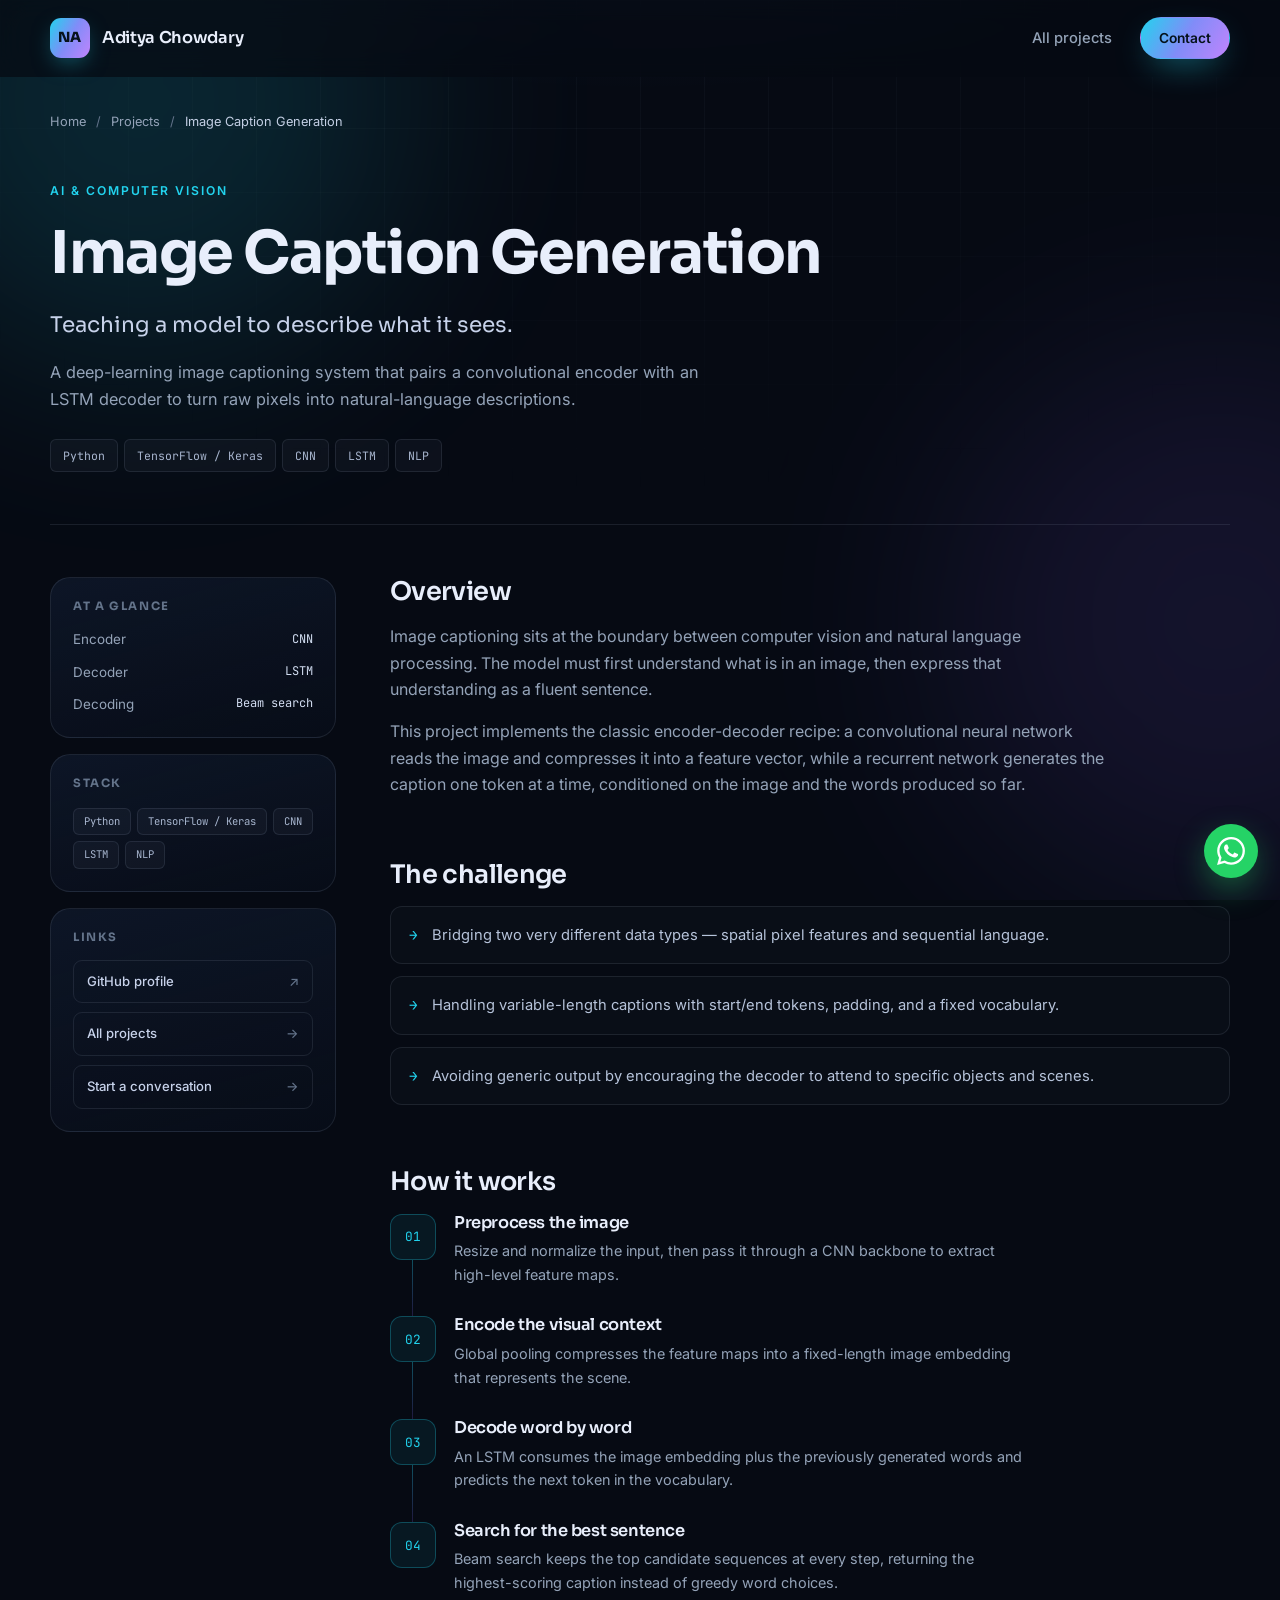
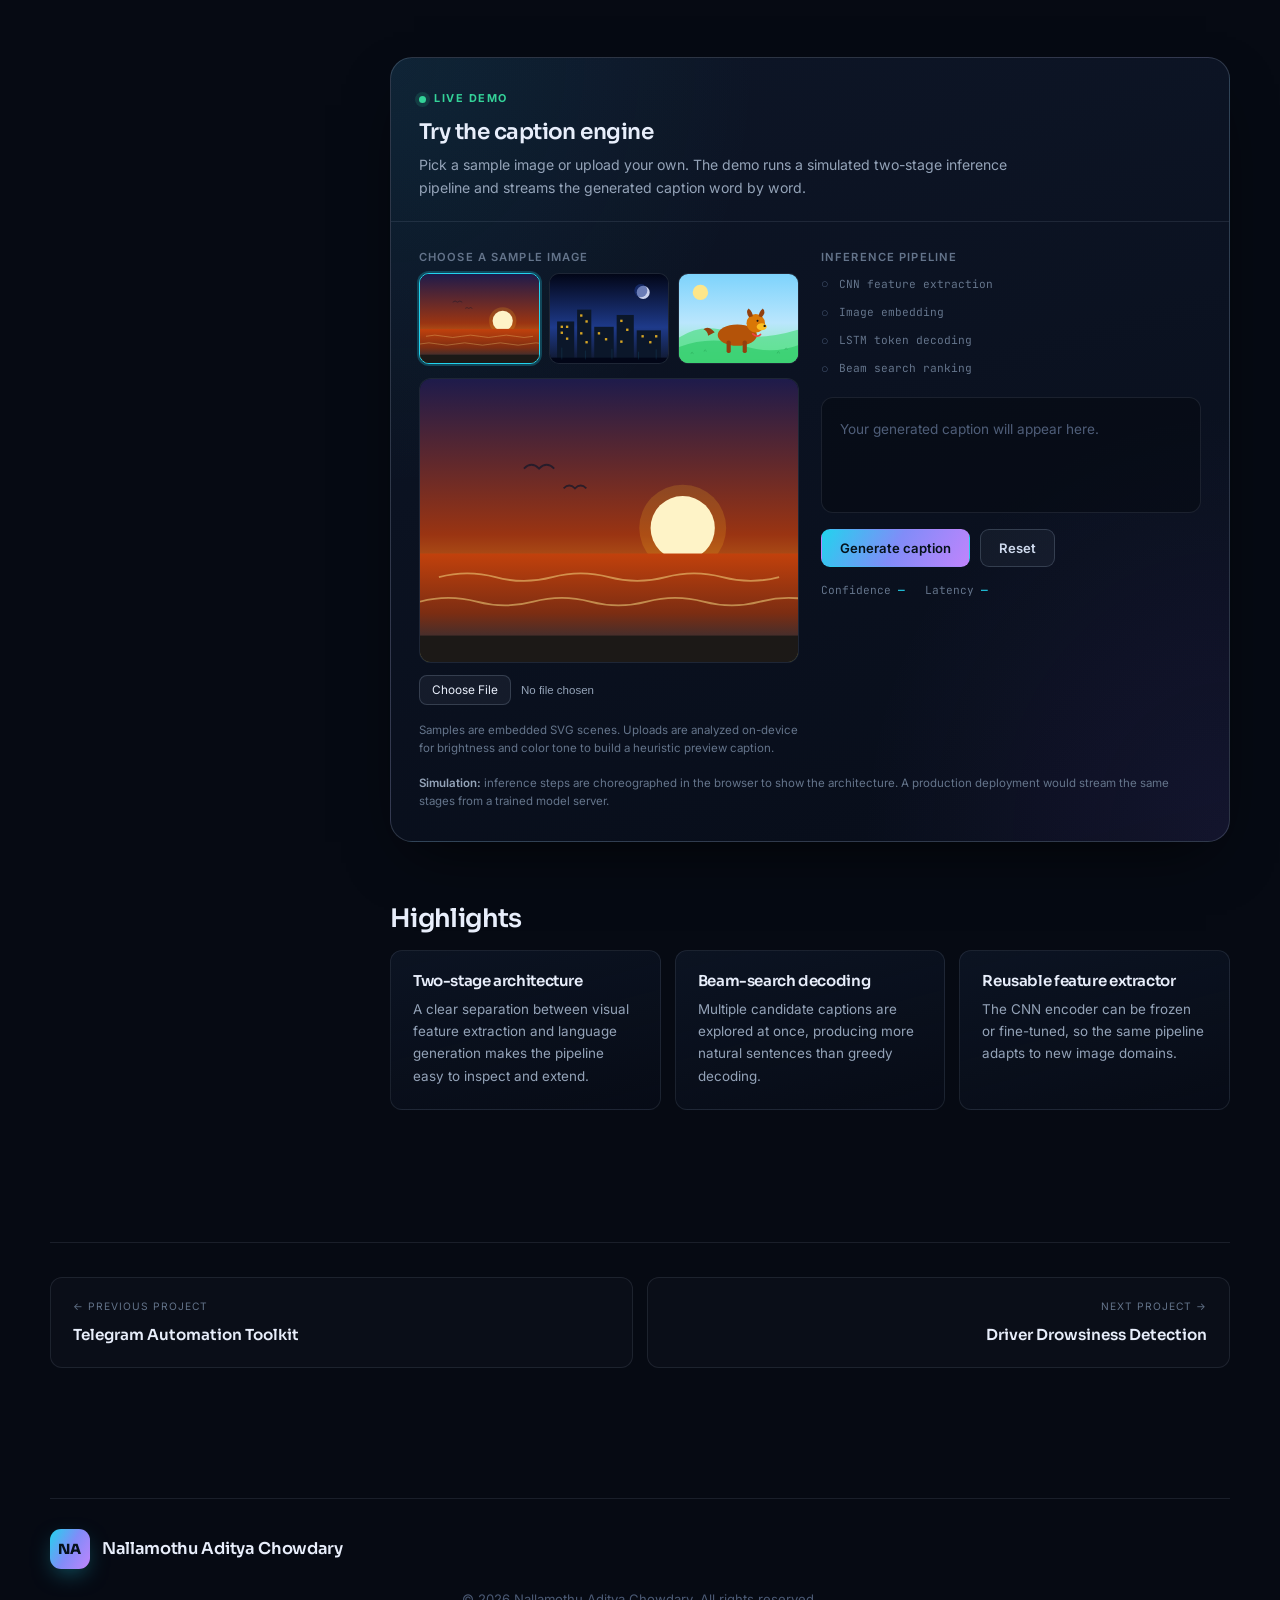
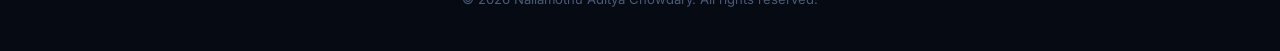
==== commit c25f9d08: "Add WhatsApp contact and remove footer credit" ====
--- a/project.html
+++ b/project.html
@@ -57,10 +57,13 @@
   <footer class="footer container">
     <div class="footer-inner">
       <a href="index.html" class="brand"><span class="brand-mark">NA</span><span class="brand-text">Nallamothu Aditya Chowdary</span></a>
-      <p>Built with vanilla HTML, CSS &amp; JavaScript.</p>
       <p class="copyright">© <span id="year">2026</span> Nallamothu Aditya Chowdary. All rights reserved.</p>
     </div>
   </footer>
+
+  <a class="whatsapp-float" href="https://wa.me/919347304102?text=Hi%20Aditya%2C%20I%20found%20your%20portfolio%20and%20would%20like%20to%20talk." target="_blank" rel="noopener" aria-label="Message me on WhatsApp at +91 93473 04102" title="WhatsApp +91 93473 04102">
+    <svg viewBox="0 0 24 24" aria-hidden="true" focusable="false"><path d="M17.472 14.382c-.297-.149-1.758-.867-2.03-.967-.273-.099-.471-.148-.67.15-.197.297-.767.966-.94 1.164-.173.199-.347.223-.644.075-.297-.15-1.255-.463-2.39-1.475-.883-.788-1.48-1.761-1.653-2.059-.173-.297-.018-.458.13-.606.134-.133.298-.347.446-.52.149-.174.198-.298.298-.497.099-.198.05-.371-.025-.52-.075-.149-.669-1.612-.916-2.207-.242-.579-.487-.5-.669-.51-.173-.008-.371-.01-.57-.01-.198 0-.52.074-.792.372-.272.297-1.04 1.016-1.04 2.479 0 1.462 1.065 2.875 1.213 3.074.149.198 2.096 3.2 5.077 4.487.709.306 1.262.489 1.694.625.712.227 1.36.195 1.871.118.571-.085 1.758-.719 2.006-1.413.248-.694.248-1.289.173-1.413-.074-.124-.272-.198-.57-.347m-5.421 7.403h-.004a9.87 9.87 0 01-5.031-1.378l-.361-.214-3.741.982.998-3.648-.235-.374a9.86 9.86 0 01-1.51-5.26c.001-5.45 4.436-9.884 9.888-9.884 2.64 0 5.122 1.03 6.988 2.898a9.825 9.825 0 012.893 6.994c-.003 5.45-4.437 9.884-9.885 9.884m8.413-18.297A11.815 11.815 0 0012.05 0C5.495 0 .16 5.335.157 11.892c0 2.096.547 4.142 1.588 5.945L.057 24l6.305-1.654a11.882 11.882 0 005.683 1.448h.005c6.554 0 11.89-5.335 11.893-11.893a11.821 11.821 0 00-3.48-8.413Z"/></svg>
+  </a>
 
   <script src="data.js"></script>
   <script src="project.js"></script>
--- a/styles.css
+++ b/styles.css
@@ -827,6 +827,36 @@
   font-size: 0.8rem;
   color: var(--green);
 }
+.form-note a {
+  color: var(--cyan);
+  font-weight: 600;
+  text-decoration: underline;
+  text-underline-offset: 3px;
+}
+.form-note a:hover { color: #a5f3fc; }
+.form-note.is-pending { color: var(--muted); }
+.form-note.is-error { color: #fca5a5; }
+
+.whatsapp-float {
+  position: fixed;
+  right: 22px;
+  bottom: 22px;
+  z-index: 90;
+  display: grid;
+  place-items: center;
+  width: 54px;
+  height: 54px;
+  border-radius: 50%;
+  background: #25d366;
+  color: #ffffff;
+  box-shadow: 0 12px 30px rgba(37, 211, 102, 0.35);
+  transition: transform 0.2s ease, box-shadow 0.2s ease;
+}
+.whatsapp-float:hover {
+  transform: translateY(-2px) scale(1.04);
+  box-shadow: 0 16px 36px rgba(37, 211, 102, 0.45);
+}
+.whatsapp-float svg { width: 28px; height: 28px; fill: currentColor; }
 
 /* Footer */
 .footer { padding: 70px 0 40px; }
